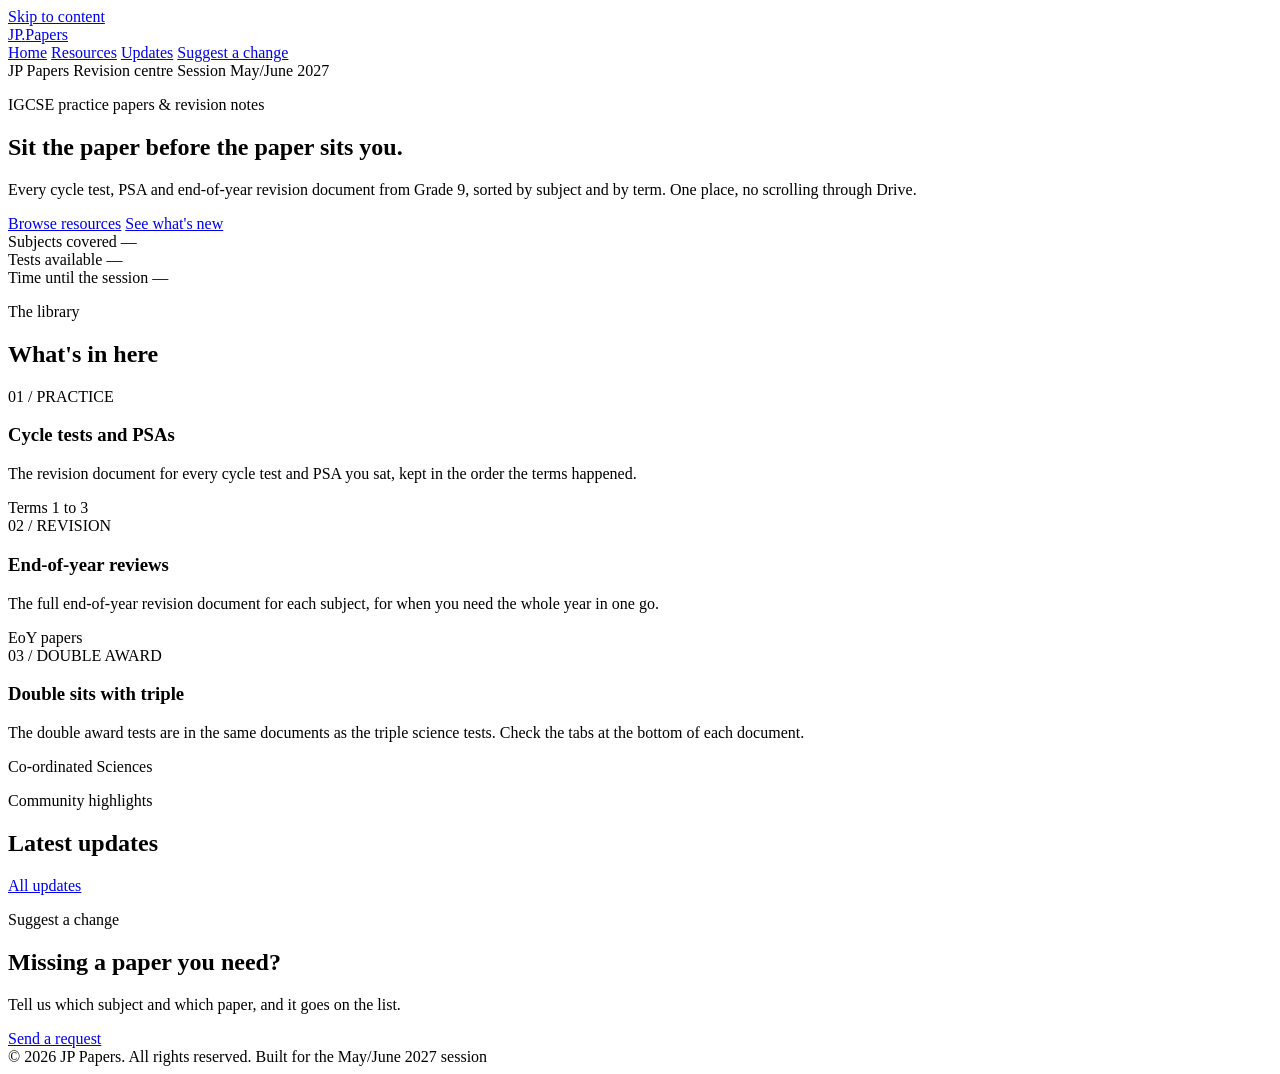
==== index.html @ 0b866dc3 "Add files via upload" ====
<!DOCTYPE html>
<html lang="en">
<head>
<meta charset="utf-8">
<meta name="viewport" content="width=device-width, initial-scale=1">
<title>JP Papers | IGCSE practice papers and revision notes</title>
<meta name="description" content="JP Papers: IGCSE practice papers, PSA practice and revision notes for the 2027 exam session.">
<link rel="preconnect" href="https://fonts.googleapis.com">
<link rel="preconnect" href="https://fonts.gstatic.com" crossorigin>
<link href="https://fonts.googleapis.com/css2?family=Bricolage+Grotesque:opsz,wght@12..96,700;12..96,800&family=IBM+Plex+Mono:wght@400;500&family=Instrument+Sans:wght@400;500;600&display=swap" rel="stylesheet">
<link rel="stylesheet" href="assets/styles.css">
</head>
<body>

<a class="skip" href="#main">Skip to content</a>

<header class="topbar">
  <div class="wrap topbar-inner">
    <a class="brand" href="index.html">JP<span>.</span>Papers</a>
    <nav class="nav">
      <a href="index.html" aria-current="page">Home</a>
      <a href="resources.html">Resources</a>
      <a href="updates.html">Updates</a>
      <a href="contact.html">Suggest a change</a>
    </nav>
  </div>
</header>

<main id="main">

  <!-- Herói: folha de rosto de exame -->
  <section class="hero">
    <div class="wrap">
      <div class="sheet">
        <div class="sheet-head">
          <span>JP Papers</span>
          <span>Revision centre</span>
          <span>Session May/June 2027</span>
        </div>

        <div class="sheet-body">
          <p class="eyebrow">IGCSE practice papers &amp; revision notes</p>
          <h1>Sit the paper <span class="mark">before</span> the paper sits you.</h1>
          <p class="lead">
            Every cycle test, PSA and end-of-year revision document from Grade 9,
            sorted by subject and by term. One place, no scrolling through Drive.
          </p>

          <div class="actions">
            <a class="btn" href="resources.html">Browse resources</a>
            <a class="btn btn-ghost" href="updates.html">See what's new</a>
          </div>

          <div class="fields">
            <div>
              <span class="field-label">Subjects covered</span>
              <span class="field-value" id="total-subjects">—</span>
            </div>
            <div>
              <span class="field-label">Tests available</span>
              <span class="field-value" id="total-files">—</span>
            </div>
            <div>
              <span class="field-label">Time until the session</span>
              <span class="field-value" id="countdown">—</span>
            </div>
          </div>
        </div>
      </div>
    </div>
  </section>

  <!-- O que está aqui -->
  <section class="section">
    <div class="wrap">
      <div class="section-head">
        <p class="eyebrow">The library</p>
        <h2>What's in here</h2>
      </div>

      <div class="grid">
        <div class="card">
          <span class="card-code">01 / PRACTICE</span>
          <h3>Cycle tests and PSAs</h3>
          <p>The revision document for every cycle test and PSA you sat, kept in
             the order the terms happened.</p>
          <span class="card-meta"><span>Terms 1 to 3</span></span>
        </div>

        <div class="card">
          <span class="card-code">02 / REVISION</span>
          <h3>End-of-year reviews</h3>
          <p>The full end-of-year revision document for each subject, for when you
             need the whole year in one go.</p>
          <span class="card-meta"><span>EoY papers</span></span>
        </div>

        <div class="card">
          <span class="card-code">03 / DOUBLE AWARD</span>
          <h3>Double sits with triple</h3>
          <p>The double award tests are in the same documents as the triple science
             tests. Check the tabs at the bottom of each document.</p>
          <span class="card-meta"><span>Co-ordinated Sciences</span></span>
        </div>
      </div>
    </div>
  </section>

  <!-- Atualizações recentes -->
  <section class="section">
    <div class="wrap">
      <div class="section-head">
        <p class="eyebrow">Community highlights</p>
        <h2>Latest updates</h2>
      </div>
      <div class="updates" id="updates"></div>
      <div class="actions">
        <a class="btn btn-ghost" href="updates.html">All updates</a>
      </div>
    </div>
  </section>

  <!-- Chamada final -->
  <section class="section">
    <div class="wrap">
      <p class="eyebrow">Suggest a change</p>
      <h2>Missing a <span class="mark mark-pink">paper</span> you need?</h2>
      <p class="lead">Tell us which subject and which paper, and it goes on the list.</p>
      <div class="actions">
        <a class="btn" href="contact.html">Send a request</a>
      </div>
    </div>
  </section>

</main>

<footer class="footer">
  <div class="wrap footer-inner">
    <span>&copy; <span id="year">2026</span> JP Papers. All rights reserved.</span>
    <span>Built for the May/June 2027 session</span>
  </div>
</footer>

<script src="assets/data.js"></script>
<script src="assets/app.js"></script>
</body>
</html>
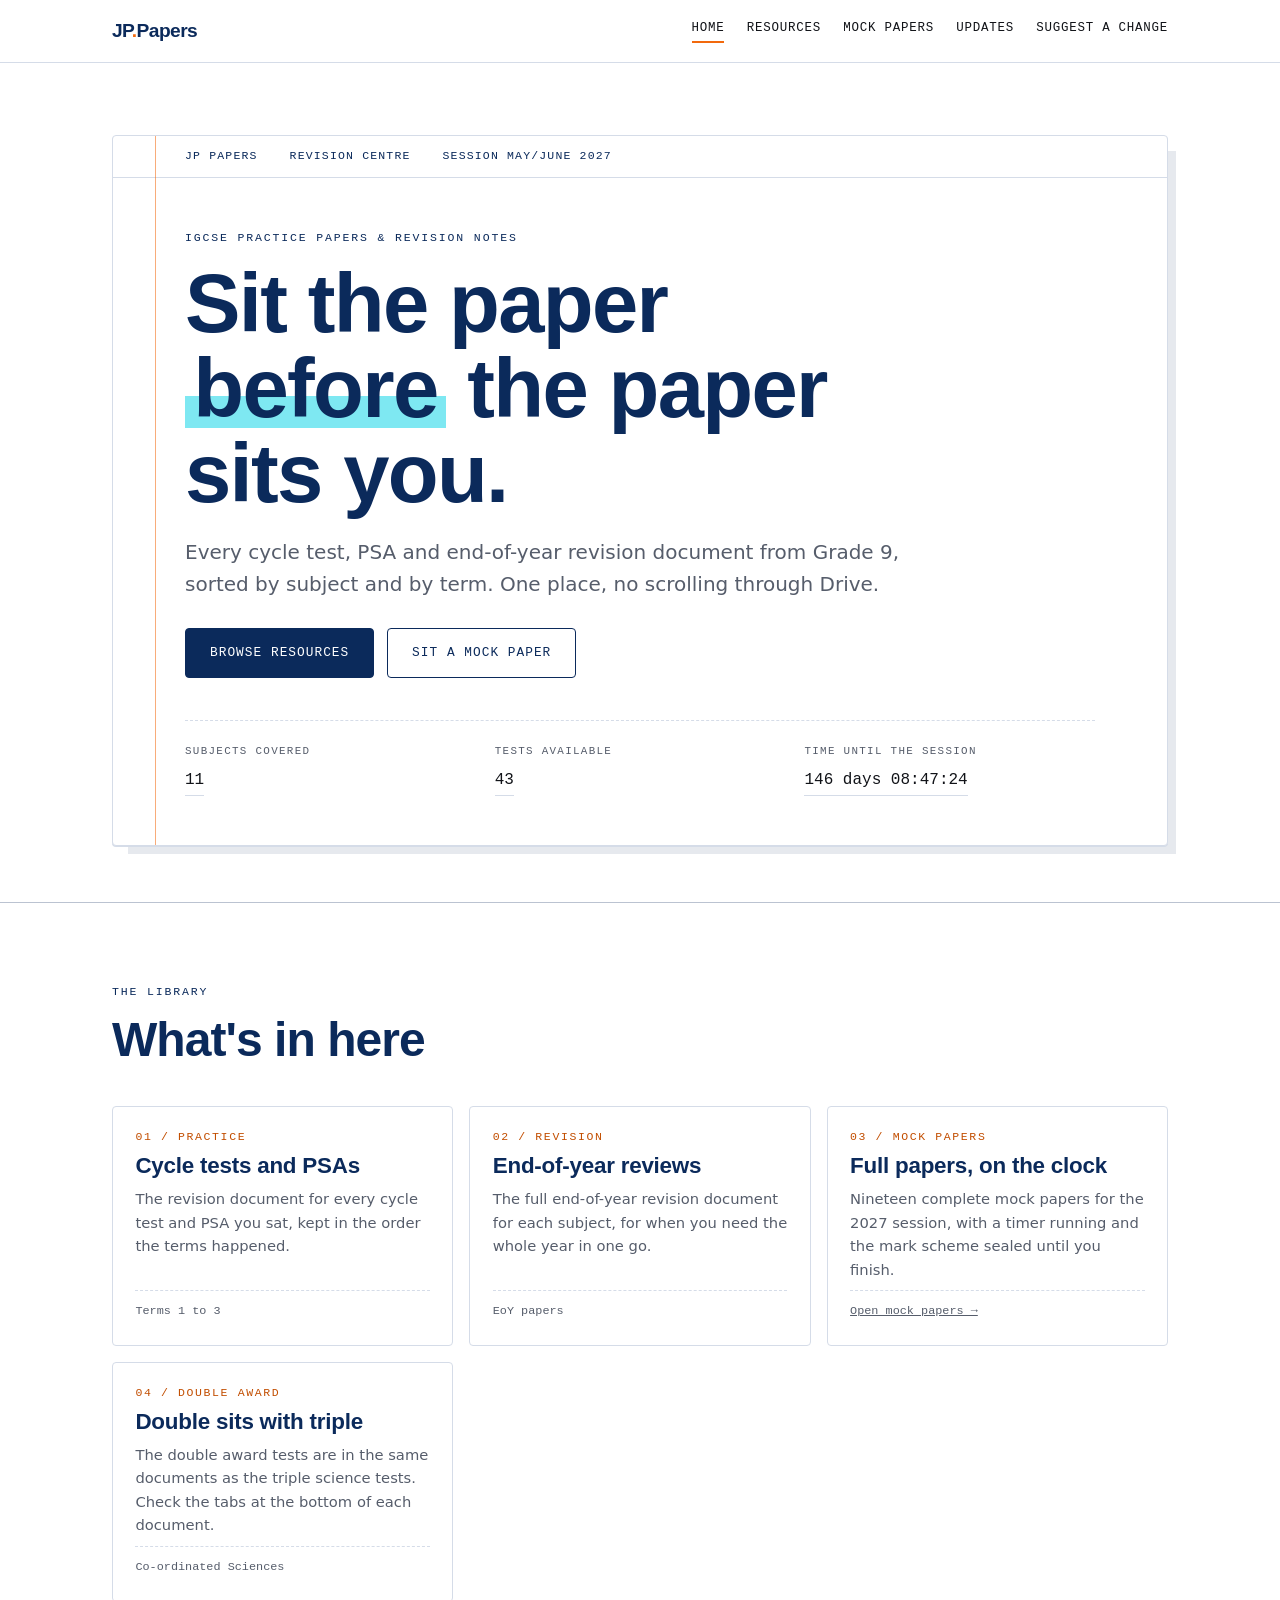
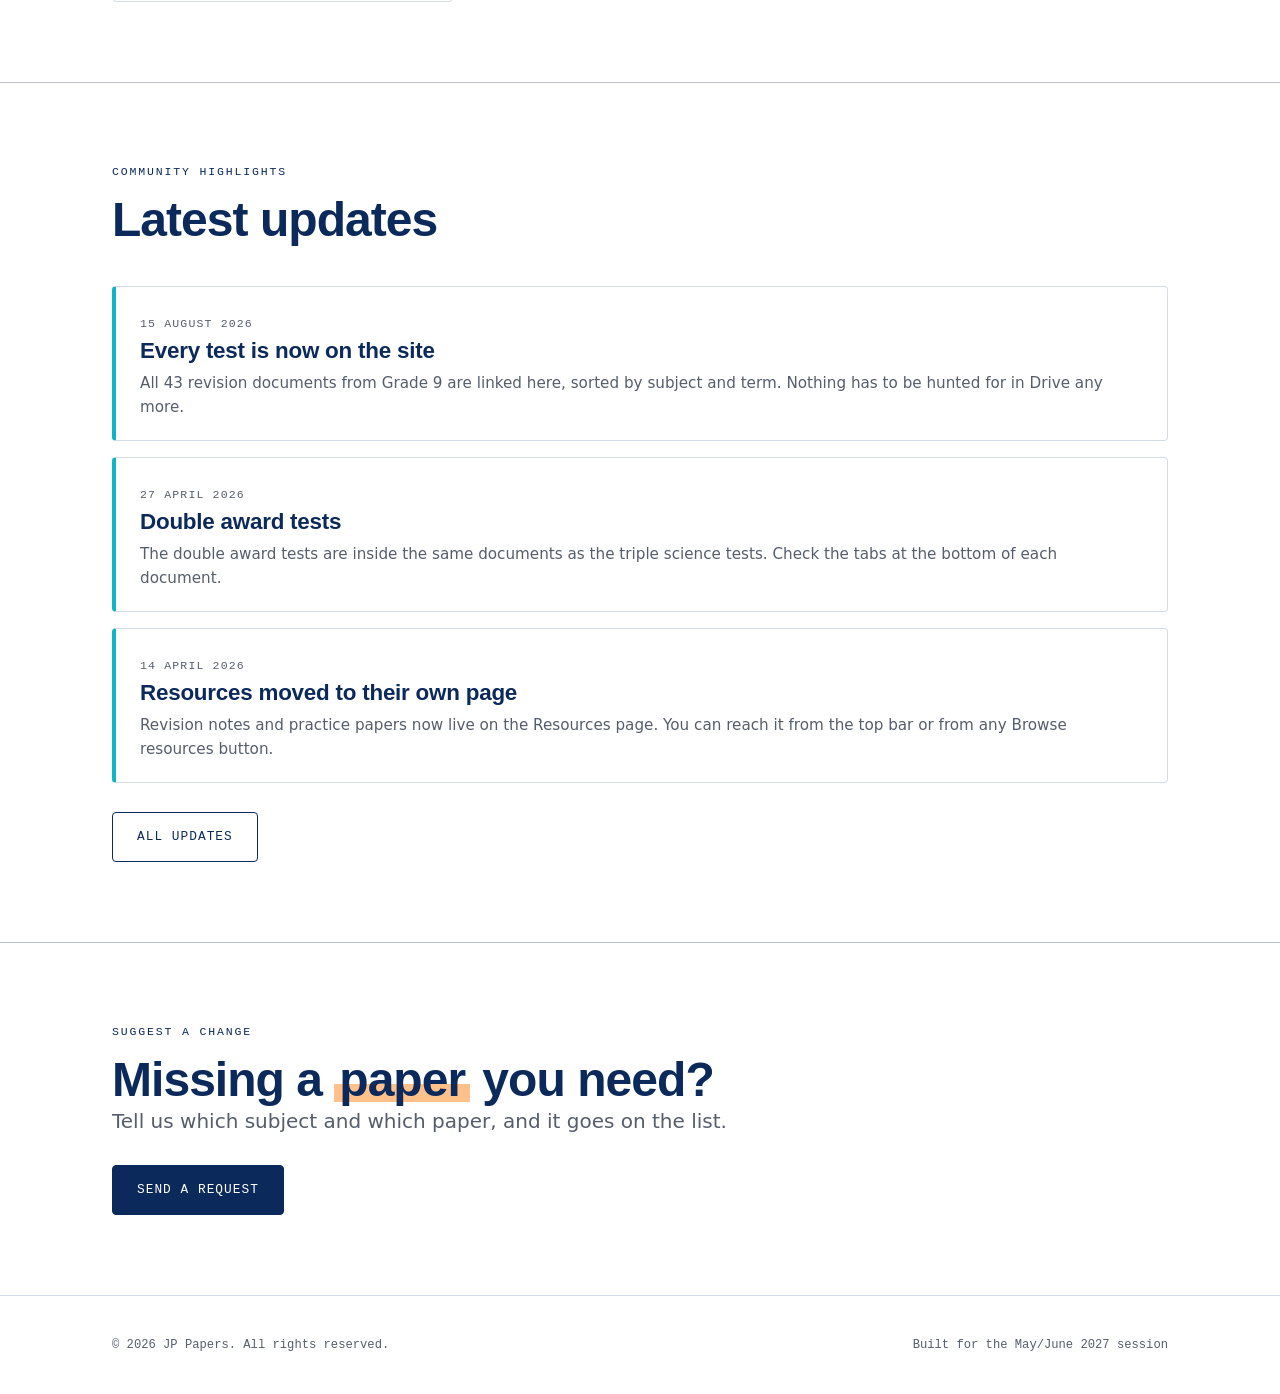
==== commit 0752e43a: "Add files via upload" ====
--- a/index.html
+++ b/index.html
@@ -20,6 +20,7 @@
     <nav class="nav">
       <a href="index.html" aria-current="page">Home</a>
       <a href="resources.html">Resources</a>
+      <a href="mocks.html">Mock papers</a>
       <a href="updates.html">Updates</a>
       <a href="contact.html">Suggest a change</a>
     </nav>
@@ -48,7 +49,7 @@
 
           <div class="actions">
             <a class="btn" href="resources.html">Browse resources</a>
-            <a class="btn btn-ghost" href="updates.html">See what's new</a>
+            <a class="btn btn-ghost" href="mocks.html">Sit a mock paper</a>
           </div>
 
           <div class="fields">
@@ -96,7 +97,15 @@
         </div>
 
         <div class="card">
-          <span class="card-code">03 / DOUBLE AWARD</span>
+          <span class="card-code">03 / MOCK PAPERS</span>
+          <h3>Full papers, on the clock</h3>
+          <p>Nineteen complete mock papers for the 2027 session, with a timer running
+             and the mark scheme sealed until you finish.</p>
+          <span class="card-meta"><span><a href="mocks.html">Open mock papers &rarr;</a></span></span>
+        </div>
+
+        <div class="card">
+          <span class="card-code">04 / DOUBLE AWARD</span>
           <h3>Double sits with triple</h3>
           <p>The double award tests are in the same documents as the triple science
              tests. Check the tabs at the bottom of each document.</p>
--- a/assets/styles.css
+++ b/assets/styles.css
@@ -0,0 +1,497 @@
+/* =========================================================
+   JP Papers — folha de estilos única
+   Direção visual: "folha de exame corrigida"
+   fundo branco, secções a azul-escuro, texto preto,
+   destaques a turquesa e laranja
+   ========================================================= */
+
+:root {
+  /* Cores */
+  --ink:        #111318;   /* preto do texto */
+  --ink-soft:   #565D6B;   /* texto secundário */
+  --paper:      #FFFFFF;   /* fundo branco */
+  --sheet:      #FFFFFF;   /* cartões */
+  --rule:       #D5DCE8;   /* linhas e margens */
+  --marker:     #7EE8F2;   /* destaque turquesa */
+  --marker-2:   #FFC08A;   /* destaque laranja */
+  --pen:        #F2690D;   /* laranja de acento */
+
+  /* Tipografia */
+  --display: "Bricolage Grotesque", "Arial Black", sans-serif;
+  --body: "Instrument Sans", system-ui, -apple-system, "Segoe UI", sans-serif;
+  --mono: "IBM Plex Mono", ui-monospace, "SF Mono", Menlo, monospace;
+
+  /* Medidas */
+  --wrap: 1120px;
+  --gap: clamp(1rem, 3vw, 2rem);
+  --radius: 4px;
+}
+
+* { box-sizing: border-box; }
+
+html { scroll-behavior: smooth; }
+
+body {
+  margin: 0;
+  background: var(--paper);
+  color: var(--ink);
+  font-family: var(--body);
+  font-size: 17px;
+  line-height: 1.6;
+  -webkit-font-smoothing: antialiased;
+}
+
+img { max-width: 100%; display: block; }
+
+a { color: inherit; }
+
+.wrap {
+  width: 100%;
+  max-width: var(--wrap);
+  margin-inline: auto;
+  padding-inline: clamp(1rem, 4vw, 2rem);
+}
+
+/* ---------- Tipografia ---------- */
+
+h1, h2, h3 {
+  font-family: var(--display);
+  font-weight: 800;
+  line-height: 1.02;
+  letter-spacing: -0.02em;
+  margin: 0;
+}
+
+h1 { font-size: clamp(2.6rem, 8vw, 5.2rem); }
+h2 { font-size: clamp(1.9rem, 4.5vw, 3rem); }
+h3 { font-size: clamp(1.15rem, 2vw, 1.4rem); letter-spacing: -0.01em; }
+
+p { margin: 0 0 1rem; }
+
+.eyebrow {
+  font-family: var(--mono);
+  font-size: 0.72rem;
+  letter-spacing: 0.16em;
+  text-transform: uppercase;
+  color: var(--ink-soft);
+  margin: 0 0 0.9rem;
+}
+
+.lead { font-size: clamp(1.05rem, 2vw, 1.25rem); color: var(--ink-soft); max-width: 58ch; }
+
+/* Efeito de marcador sobre uma palavra */
+.mark {
+  background-image: linear-gradient(transparent 58%, var(--marker) 58%, var(--marker) 92%, transparent 92%);
+  padding-inline: 0.1em;
+}
+.mark-pink {
+  background-image: linear-gradient(transparent 58%, var(--marker-2) 58%, var(--marker-2) 92%, transparent 92%);
+}
+
+/* ---------- Barra de navegação ---------- */
+
+.topbar {
+  position: sticky;
+  top: 0;
+  z-index: 50;
+  background: rgba(255, 255, 255, 0.9);
+  backdrop-filter: blur(10px);
+  border-bottom: 1px solid var(--rule);
+}
+
+.topbar-inner {
+  display: flex;
+  align-items: center;
+  gap: var(--gap);
+  min-height: 62px;
+}
+
+.brand {
+  font-family: var(--display);
+  font-weight: 800;
+  font-size: 1.2rem;
+  letter-spacing: -0.03em;
+  text-decoration: none;
+  white-space: nowrap;
+}
+.brand span { color: var(--pen); }
+
+.nav {
+  display: flex;
+  gap: 1.4rem;
+  margin-left: auto;
+  align-items: center;
+  flex-wrap: wrap;
+}
+
+.nav a {
+  font-family: var(--mono);
+  font-size: 0.78rem;
+  letter-spacing: 0.06em;
+  text-transform: uppercase;
+  text-decoration: none;
+  padding-bottom: 2px;
+  border-bottom: 2px solid transparent;
+}
+.nav a:hover,
+.nav a[aria-current="page"] { border-bottom-color: var(--pen); }
+
+/* ---------- Herói: folha de rosto de exame ---------- */
+
+.hero { padding: clamp(2rem, 6vw, 4.5rem) 0 clamp(2rem, 5vw, 3.5rem); }
+
+.sheet {
+  background: var(--sheet);
+  border: 1px solid var(--rule);
+  border-radius: var(--radius);
+  box-shadow: 0 1px 0 var(--rule), 12px 12px 0 -4px rgba(11, 42, 91, 0.10);
+  position: relative;
+  overflow: hidden;
+}
+
+/* margem vertical vermelha, como num caderno */
+.sheet::before {
+  content: "";
+  position: absolute;
+  inset-block: 0;
+  left: clamp(1.2rem, 4vw, 2.6rem);
+  width: 1px;
+  background: rgba(242, 105, 13, 0.5);
+}
+
+.sheet-body { padding: clamp(1.6rem, 5vw, 3.2rem) clamp(2rem, 7vw, 4.5rem); }
+
+.sheet-head {
+  display: flex;
+  flex-wrap: wrap;
+  gap: 0.6rem 2rem;
+  padding: 0.7rem clamp(2rem, 7vw, 4.5rem);
+  border-bottom: 1px solid var(--rule);
+  font-family: var(--mono);
+  font-size: 0.72rem;
+  letter-spacing: 0.1em;
+  text-transform: uppercase;
+  color: var(--ink-soft);
+}
+
+.fields {
+  display: grid;
+  grid-template-columns: repeat(auto-fit, minmax(190px, 1fr));
+  gap: 1.2rem;
+  margin-top: clamp(1.8rem, 4vw, 2.6rem);
+  padding-top: 1.4rem;
+  border-top: 1px dashed var(--rule);
+}
+
+.field-label {
+  font-family: var(--mono);
+  font-size: 0.68rem;
+  letter-spacing: 0.12em;
+  text-transform: uppercase;
+  color: var(--ink-soft);
+  display: block;
+  margin-bottom: 0.3rem;
+}
+
+.field-value {
+  font-family: var(--mono);
+  font-size: 1rem;
+  font-weight: 500;
+  border-bottom: 1px solid var(--rule);
+  padding-bottom: 0.35rem;
+}
+
+#countdown { font-variant-numeric: tabular-nums; }
+
+.hero h1 { max-width: 15ch; }
+.hero .lead { margin-top: 1.2rem; }
+
+/* ---------- Botões ---------- */
+
+.actions { display: flex; flex-wrap: wrap; gap: 0.8rem; margin-top: 1.8rem; }
+
+.btn {
+  display: inline-block;
+  font-family: var(--mono);
+  font-size: 0.8rem;
+  letter-spacing: 0.08em;
+  text-transform: uppercase;
+  text-decoration: none;
+  padding: 0.85rem 1.5rem;
+  border: 1.5px solid var(--ink);
+  border-radius: var(--radius);
+  background: var(--ink);
+  color: var(--sheet);
+  cursor: pointer;
+  transition: transform 0.12s ease, box-shadow 0.12s ease;
+}
+.btn:hover { transform: translate(-2px, -2px); box-shadow: 4px 4px 0 var(--pen); }
+
+.btn-ghost { background: transparent; color: var(--ink); }
+.btn-ghost:hover { box-shadow: 4px 4px 0 var(--marker-2); }
+
+/* ---------- Secções ---------- */
+
+.section { padding: clamp(2.5rem, 7vw, 5rem) 0; border-top: 1px solid var(--rule); }
+.section-head { margin-bottom: clamp(1.6rem, 4vw, 2.6rem); }
+
+/* ---------- Filtros ---------- */
+
+.toolbar {
+  display: flex;
+  flex-wrap: wrap;
+  gap: 0.7rem;
+  align-items: center;
+  margin-bottom: 1.8rem;
+}
+
+.search {
+  flex: 1 1 240px;
+  font-family: var(--mono);
+  font-size: 0.9rem;
+  padding: 0.75rem 1rem;
+  border: 1px solid var(--rule);
+  border-radius: var(--radius);
+  background: var(--sheet);
+  color: var(--ink);
+}
+.search::placeholder { color: var(--ink-soft); }
+
+.chip {
+  font-family: var(--mono);
+  font-size: 0.72rem;
+  letter-spacing: 0.08em;
+  text-transform: uppercase;
+  padding: 0.55rem 0.9rem;
+  border: 1px solid var(--rule);
+  border-radius: 999px;
+  background: transparent;
+  color: var(--ink-soft);
+  cursor: pointer;
+}
+.chip[aria-pressed="true"] {
+  background: var(--ink);
+  border-color: var(--ink);
+  color: var(--sheet);
+}
+
+/* ---------- Grelha de disciplinas ---------- */
+
+.grid {
+  display: grid;
+  grid-template-columns: repeat(auto-fill, minmax(255px, 1fr));
+  gap: 1rem;
+}
+
+.card {
+  background: var(--sheet);
+  border: 1px solid var(--rule);
+  border-radius: var(--radius);
+  padding: 1.3rem 1.4rem 1.5rem;
+  display: flex;
+  flex-direction: column;
+  gap: 0.55rem;
+  text-decoration: none;
+  transition: transform 0.14s ease, box-shadow 0.14s ease, border-color 0.14s ease;
+}
+.card:hover {
+  transform: translateY(-3px);
+  border-color: var(--ink);
+  box-shadow: 0 10px 0 -4px rgba(11, 42, 91, 0.14);
+}
+
+.card-code {
+  font-family: var(--mono);
+  font-size: 0.72rem;
+  letter-spacing: 0.14em;
+  color: var(--pen);
+}
+
+.card-meta {
+  font-family: var(--mono);
+  font-size: 0.74rem;
+  color: var(--ink-soft);
+  margin-top: auto;
+  padding-top: 0.7rem;
+  border-top: 1px dashed var(--rule);
+  display: flex;
+  justify-content: space-between;
+  gap: 1rem;
+}
+
+.card p { font-size: 0.92rem; color: var(--ink-soft); margin: 0; }
+
+.empty {
+  font-family: var(--mono);
+  font-size: 0.85rem;
+  color: var(--ink-soft);
+  padding: 2.5rem 0;
+}
+
+/* ---------- Lista de ficheiros ---------- */
+
+.papers { list-style: none; margin: 0; padding: 0; }
+
+.papers li {
+  display: flex;
+  flex-wrap: wrap;
+  align-items: baseline;
+  gap: 0.4rem 1rem;
+  padding: 0.9rem 0;
+  border-bottom: 1px solid var(--rule);
+}
+
+.papers .name { font-weight: 600; }
+.papers .tag {
+  font-family: var(--mono);
+  font-size: 0.7rem;
+  letter-spacing: 0.1em;
+  text-transform: uppercase;
+  color: var(--ink-soft);
+  border: 1px solid var(--rule);
+  border-radius: 999px;
+  padding: 0.15rem 0.6rem;
+}
+.papers .dl { margin-left: auto; font-family: var(--mono); font-size: 0.78rem; }
+
+/* ---------- Atualizações ---------- */
+
+.updates { display: grid; gap: 1rem; }
+
+.update {
+  background: var(--sheet);
+  border: 1px solid var(--rule);
+  border-left: 4px solid var(--marker-2);
+  border-radius: var(--radius);
+  padding: 1.3rem 1.5rem;
+}
+.update time {
+  font-family: var(--mono);
+  font-size: 0.72rem;
+  letter-spacing: 0.1em;
+  text-transform: uppercase;
+  color: var(--ink-soft);
+}
+.update h3 { margin: 0.3rem 0 0.5rem; }
+.update p { margin: 0; color: var(--ink-soft); font-size: 0.95rem; }
+
+/* ---------- Formulário ---------- */
+
+.form { display: grid; gap: 1rem; max-width: 640px; }
+.row { display: grid; grid-template-columns: 1fr 1fr; gap: 1rem; }
+@media (max-width: 560px) { .row { grid-template-columns: 1fr; } }
+
+label { display: block; }
+
+input, select, textarea {
+  width: 100%;
+  font-family: var(--body);
+  font-size: 1rem;
+  padding: 0.75rem 0.9rem;
+  border: 1px solid var(--rule);
+  border-radius: var(--radius);
+  background: var(--sheet);
+  color: var(--ink);
+}
+textarea { min-height: 140px; resize: vertical; }
+
+.note {
+  font-family: var(--mono);
+  font-size: 0.76rem;
+  color: var(--ink-soft);
+  border-left: 3px solid var(--marker);
+  padding-left: 0.9rem;
+}
+
+/* ---------- Rodapé ---------- */
+
+.footer {
+  border-top: 1px solid var(--rule);
+  padding: 2.5rem 0;
+  font-family: var(--mono);
+  font-size: 0.76rem;
+  color: var(--ink-soft);
+}
+
+.footer-inner {
+  display: flex;
+  flex-wrap: wrap;
+  gap: 1rem 2rem;
+  justify-content: space-between;
+}
+
+/* ---------- Acessibilidade ---------- */
+
+:focus-visible {
+  outline: 3px solid var(--marker-2);
+  outline-offset: 2px;
+}
+
+.skip {
+  position: absolute;
+  left: -9999px;
+  background: var(--ink);
+  color: var(--sheet);
+  padding: 0.7rem 1rem;
+  font-family: var(--mono);
+  font-size: 0.8rem;
+}
+.skip:focus { left: 1rem; top: 1rem; z-index: 100; }
+
+@media (prefers-reduced-motion: reduce) {
+  * { animation: none !important; transition: none !important; scroll-behavior: auto !important; }
+}
+
+/* Cabeçalho de período na página de disciplina */
+.term-head {
+  font-family: var(--mono);
+  font-size: .72rem;
+  font-weight: 500;
+  letter-spacing: .16em;
+  text-transform: uppercase;
+  color: var(--ink-soft);
+  margin: 2.2rem 0 .4rem;
+}
+.papers + .term-head { margin-top: 2.6rem; }
+
+
+/* =========================================================
+   Paleta: fundo branco, secções a azul-escuro,
+   texto preto, destaques turquesa e laranja
+   ========================================================= */
+:root {
+  --blue: #0B2A5B;    /* azul-escuro das secções e títulos */
+  --turq: #0FB5C4;    /* turquesa */
+  --orange: #F2690D;  /* laranja */
+}
+
+h1, h2, h3 { color: var(--blue); }
+.eyebrow, .term-head, .sheet-head { color: var(--blue); }
+
+.brand { color: var(--blue); }
+.brand span { color: var(--orange); }
+.nav a:hover, .nav a[aria-current="page"],
+.nav button:hover, .nav button[aria-current="page"] { border-bottom-color: var(--orange); }
+
+.section { border-top: 1px solid rgba(11, 42, 91, 0.28); }
+
+.btn { background: var(--blue); border-color: var(--blue); color: #fff; }
+.btn:hover { box-shadow: 4px 4px 0 var(--turq); }
+.btn-ghost { background: transparent; color: var(--blue); }
+.btn-ghost:hover { box-shadow: 4px 4px 0 var(--orange); }
+
+.chip[aria-pressed="true"] { background: var(--blue); border-color: var(--blue); color: #fff; }
+
+.card:hover { border-color: var(--blue); }
+.card-code { color: var(--orange); }
+
+.sheet::before { background: rgba(242, 105, 13, 0.55); }
+
+.update { border-left-color: var(--turq); }
+.note { border-left-color: var(--turq); }
+.papers .dl { color: var(--orange); }
+
+:focus-visible { outline-color: var(--turq); }
+
+/* laranja mais escuro quando é texto pequeno, para se ler bem no branco */
+.card-code, .papers .dl { color: #C24E00; }
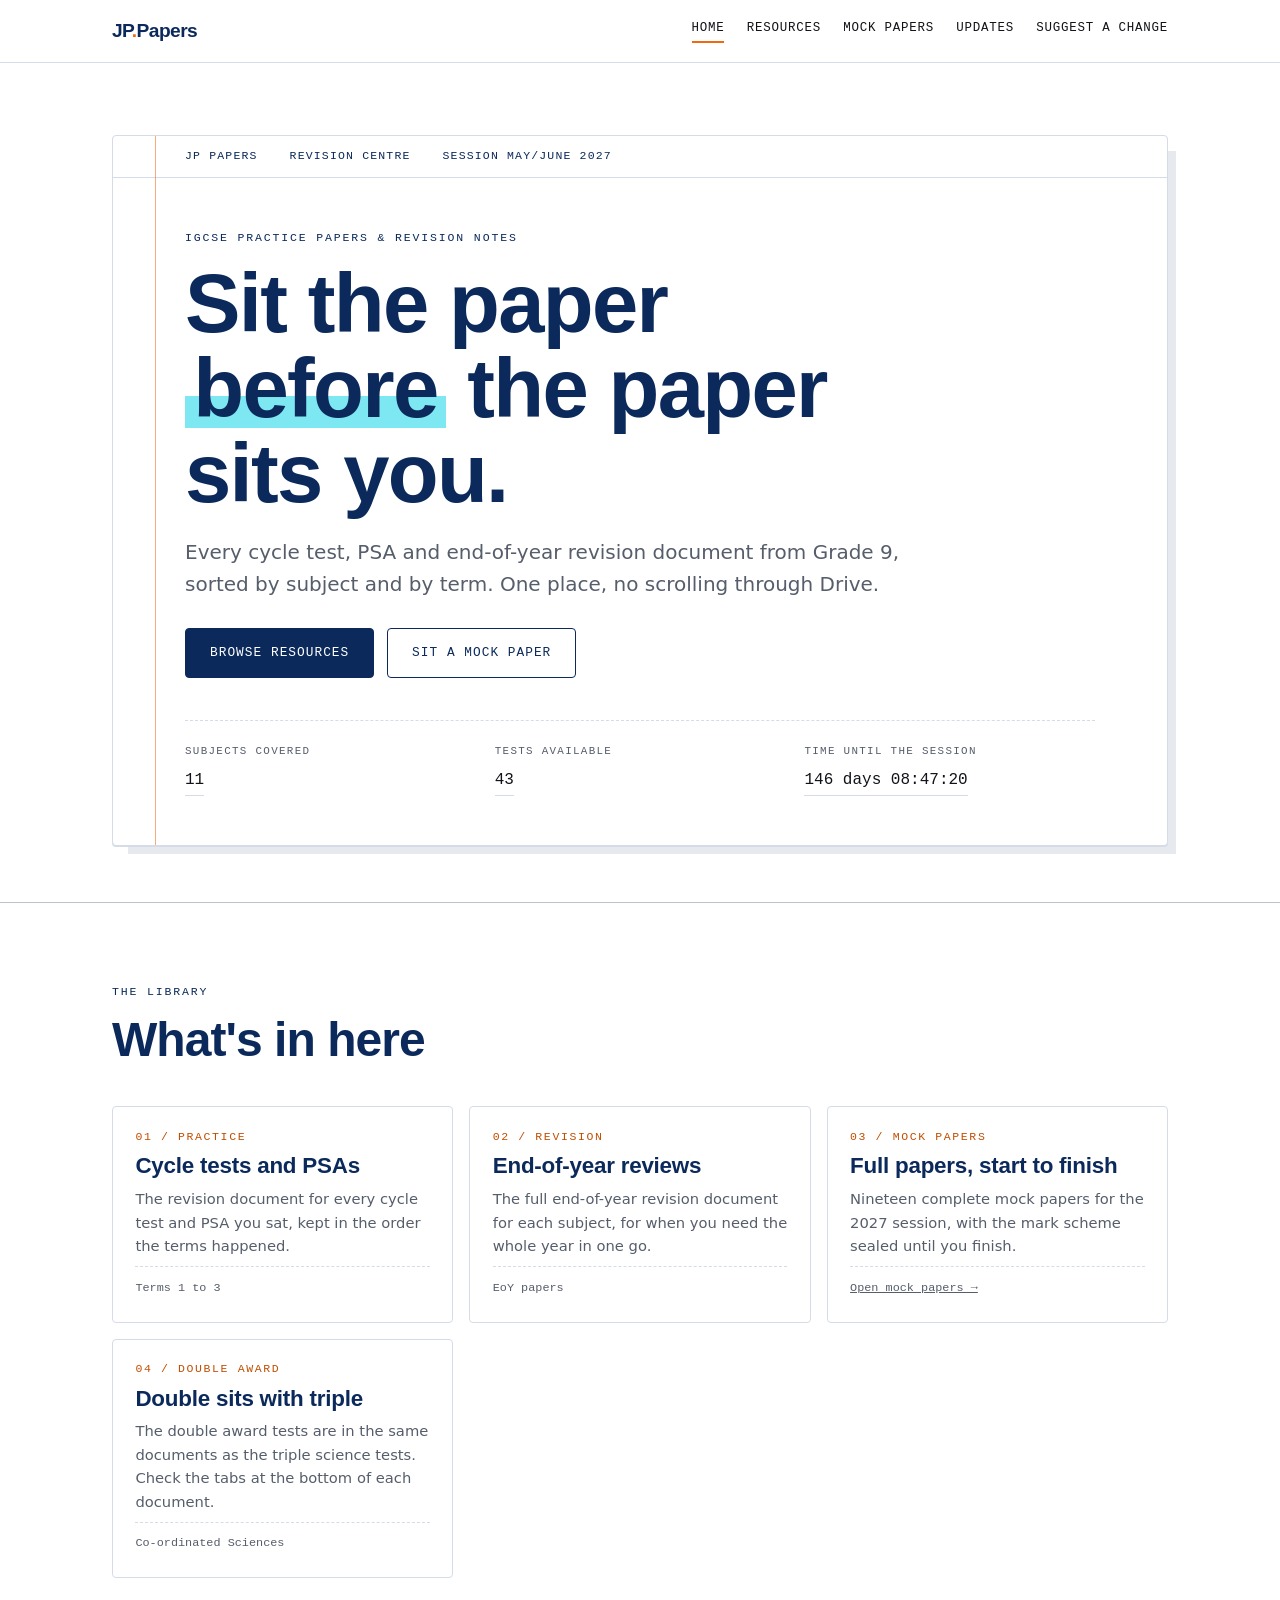
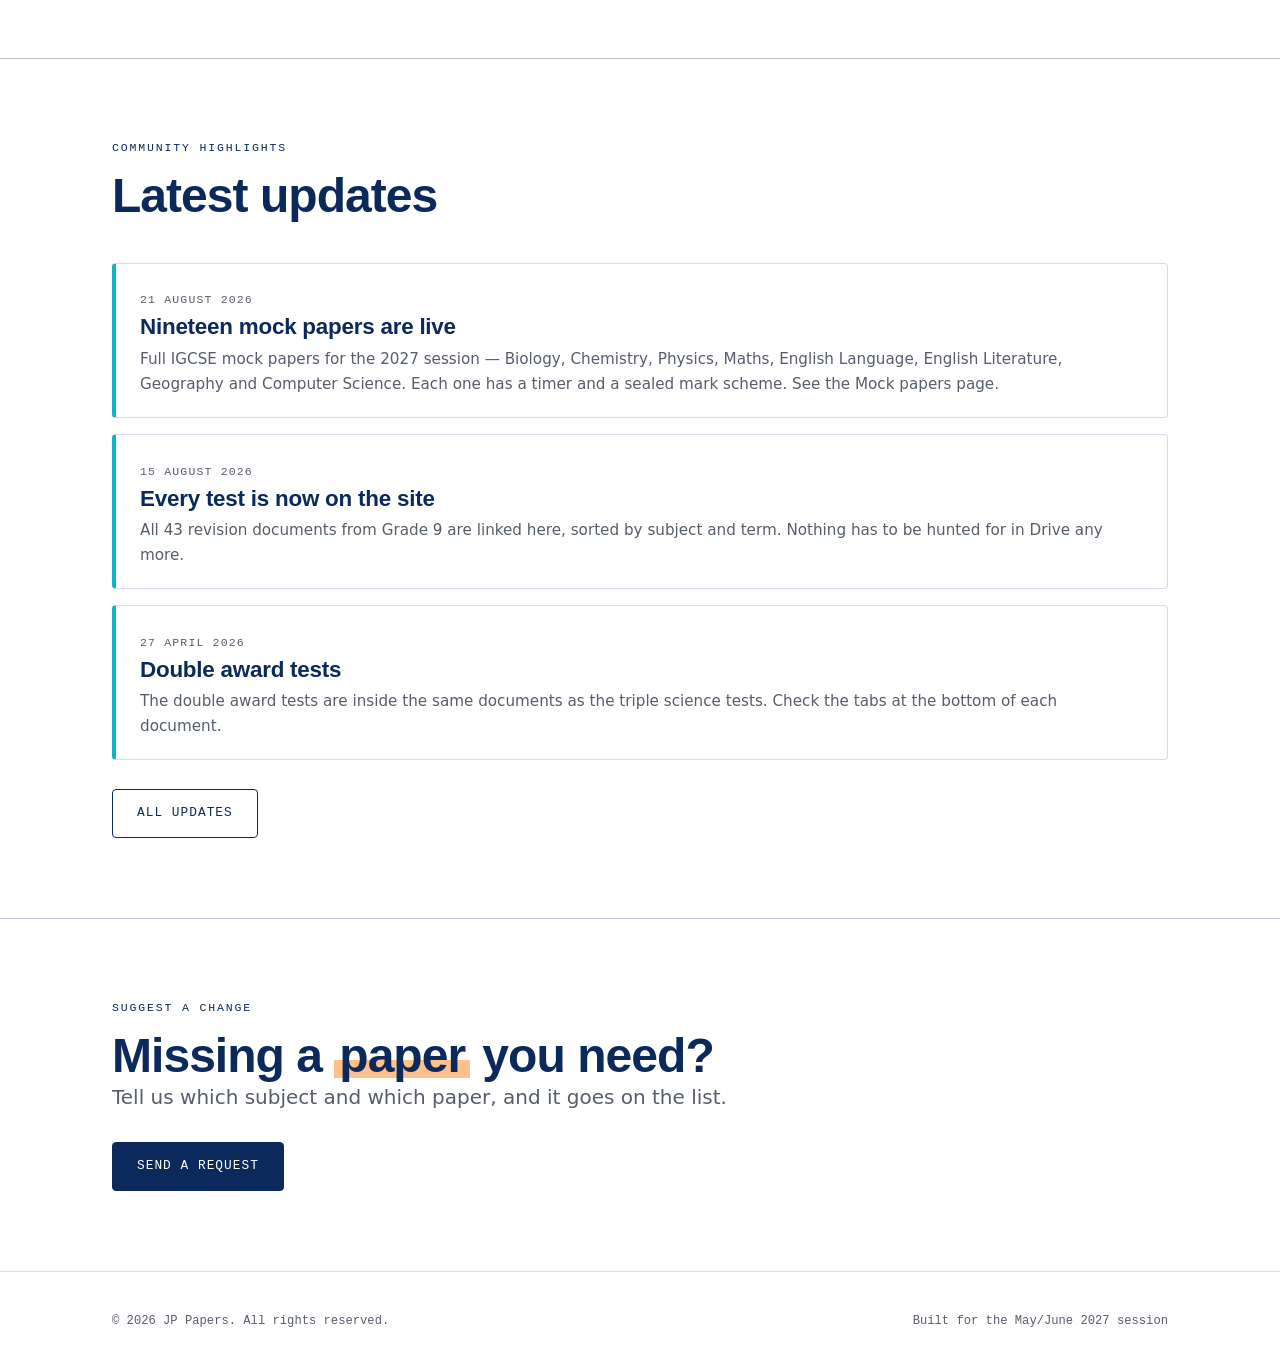
==== commit e9ac51c9: "Add files via upload" ====
--- a/index.html
+++ b/index.html
@@ -7,7 +7,7 @@
 <meta name="description" content="JP Papers: IGCSE practice papers, PSA practice and revision notes for the 2027 exam session.">
 <link rel="preconnect" href="https://fonts.googleapis.com">
 <link rel="preconnect" href="https://fonts.gstatic.com" crossorigin>
-<link href="https://fonts.googleapis.com/css2?family=Bricolage+Grotesque:opsz,wght@12..96,700;12..96,800&family=IBM+Plex+Mono:wght@400;500&family=Instrument+Sans:wght@400;500;600&display=swap" rel="stylesheet">
+<link href="https://fonts.googleapis.com/css2?family=Fraunces:opsz,wght@9..144,600;9..144,700;9..144,900&family=Public+Sans:wght@400;500;600&family=Spline+Sans+Mono:wght@400;500&display=swap" rel="stylesheet">
 <link rel="stylesheet" href="assets/styles.css">
 </head>
 <body>
@@ -98,9 +98,9 @@
 
         <div class="card">
           <span class="card-code">03 / MOCK PAPERS</span>
-          <h3>Full papers, on the clock</h3>
-          <p>Nineteen complete mock papers for the 2027 session, with a timer running
-             and the mark scheme sealed until you finish.</p>
+          <h3>Full papers, start to finish</h3>
+          <p>Nineteen complete mock papers for the 2027 session, with the mark scheme
+             sealed until you finish.</p>
           <span class="card-meta"><span><a href="mocks.html">Open mock papers &rarr;</a></span></span>
         </div>
 
@@ -152,5 +152,11 @@
 
 <script src="assets/data.js"></script>
 <script src="assets/app.js"></script>
+
+<!-- Estatísticas de visitas (GoatCounter).
+     Troca SEU-CODIGO pelo código que escolheste ao criar a conta em goatcounter.com.
+     Só conta visitas: páginas, horas, país, origem. Não identifica ninguém. -->
+<script data-goatcounter="https://SEU-CODIGO.goatcounter.com/count"
+        async src="//gc.zgo.at/count.js"></script>
 </body>
 </html>
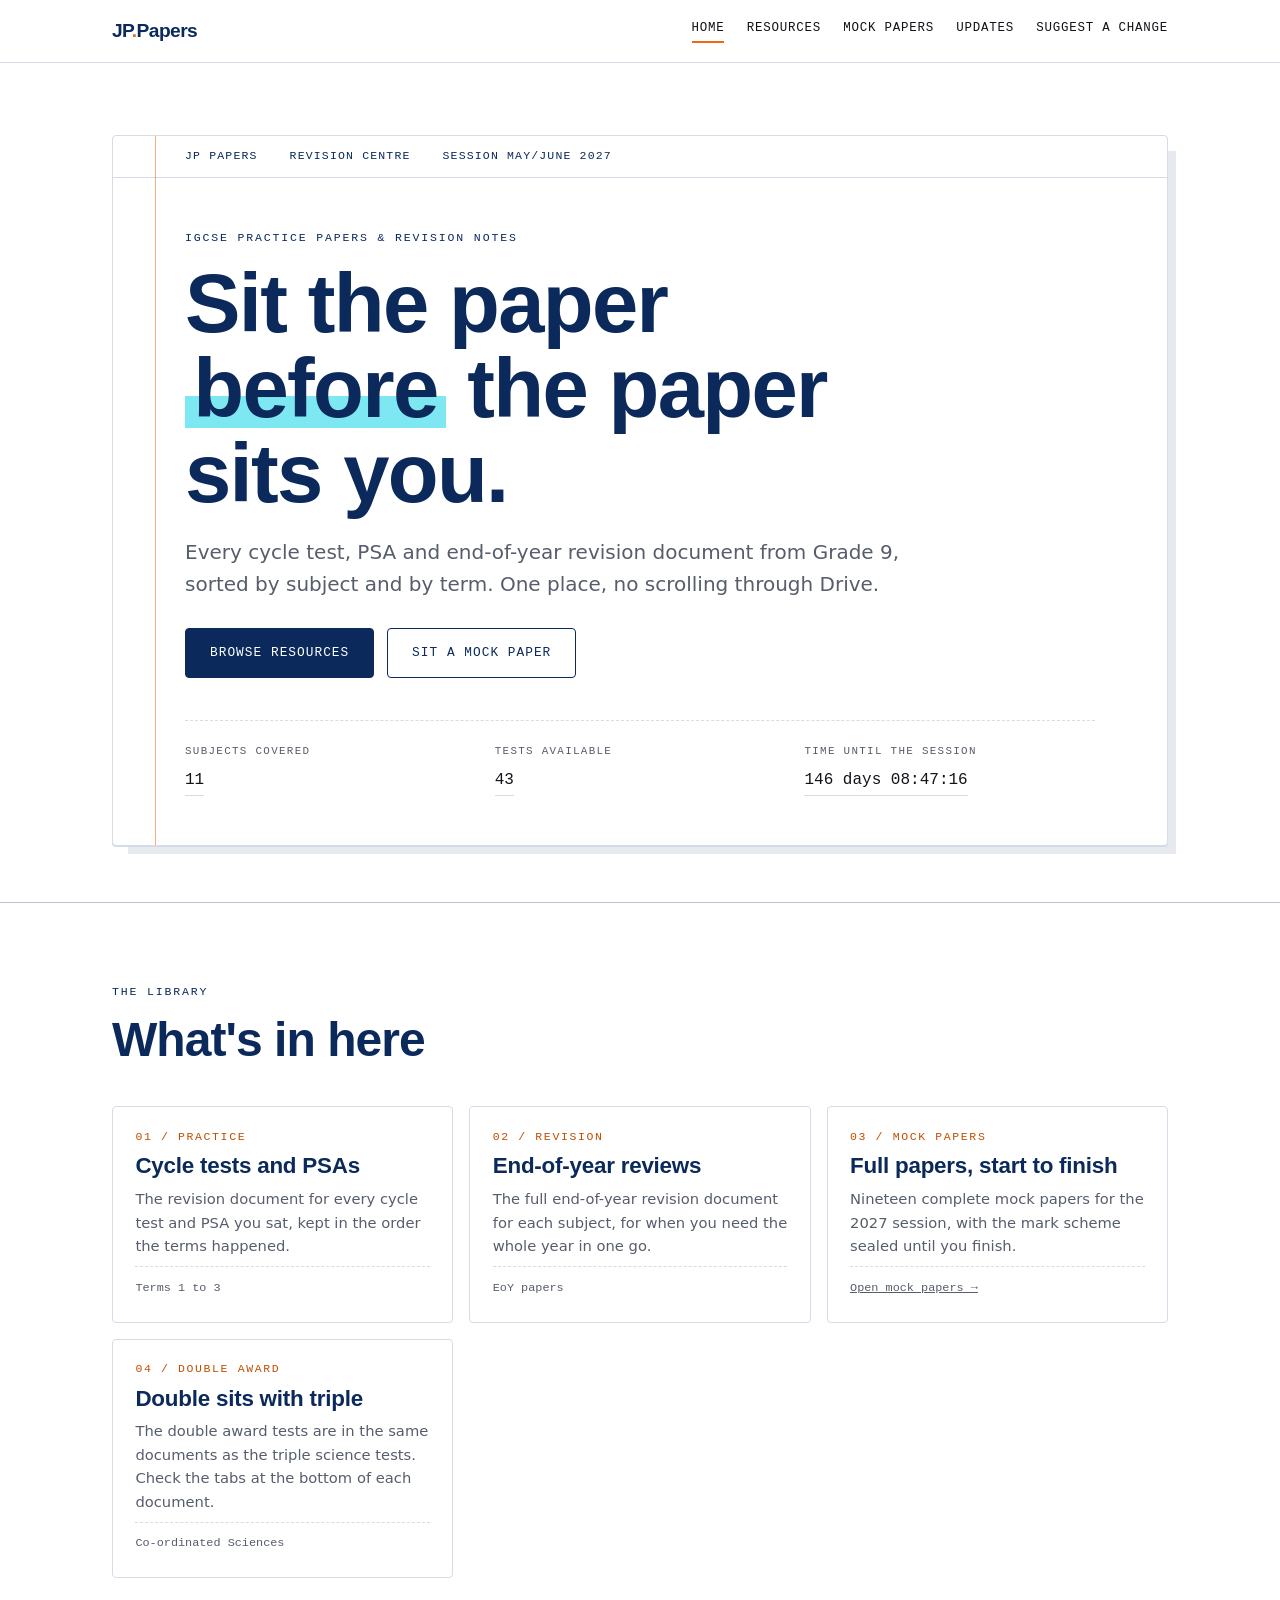
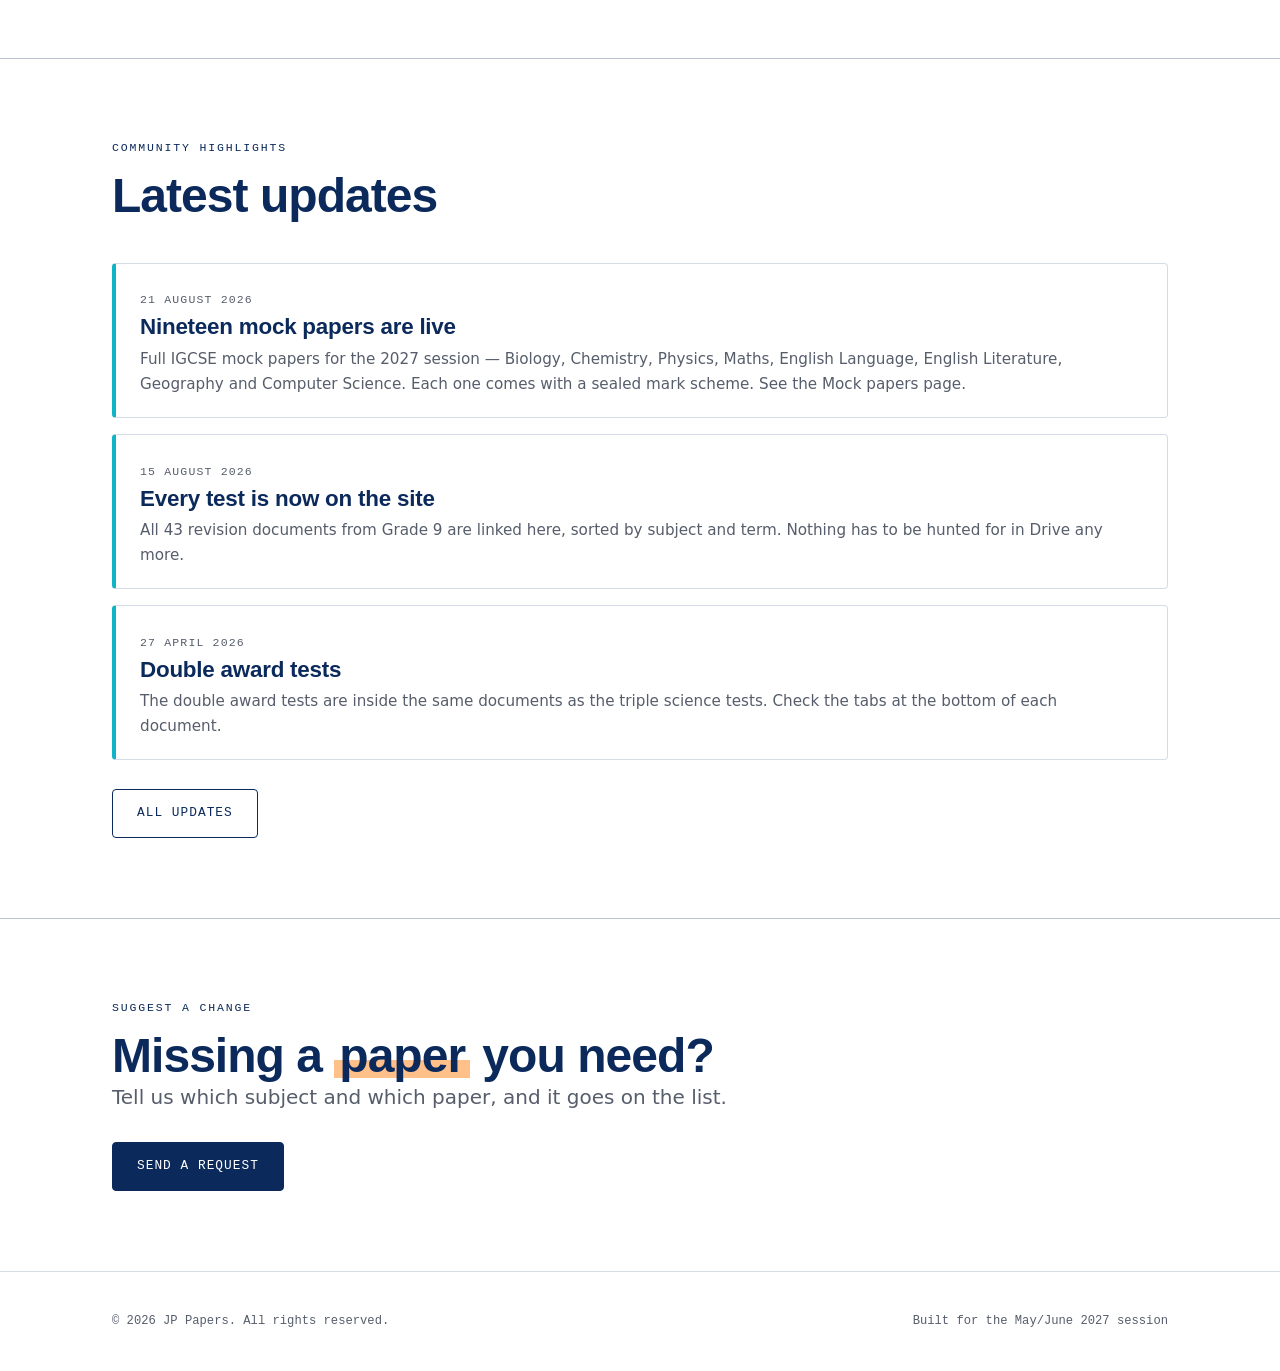
==== commit 3dac548f: "Add files via upload" ====
--- a/index.html
+++ b/index.html
@@ -154,9 +154,9 @@
 <script src="assets/app.js"></script>
 
 <!-- Estatísticas de visitas (GoatCounter).
-     Troca SEU-CODIGO pelo código que escolheste ao criar a conta em goatcounter.com.
+     Painel: https://jp230633.goatcounter.com
      Só conta visitas: páginas, horas, país, origem. Não identifica ninguém. -->
-<script data-goatcounter="https://SEU-CODIGO.goatcounter.com/count"
+<script data-goatcounter="https://jp230633.goatcounter.com/count"
         async src="//gc.zgo.at/count.js"></script>
 </body>
 </html>
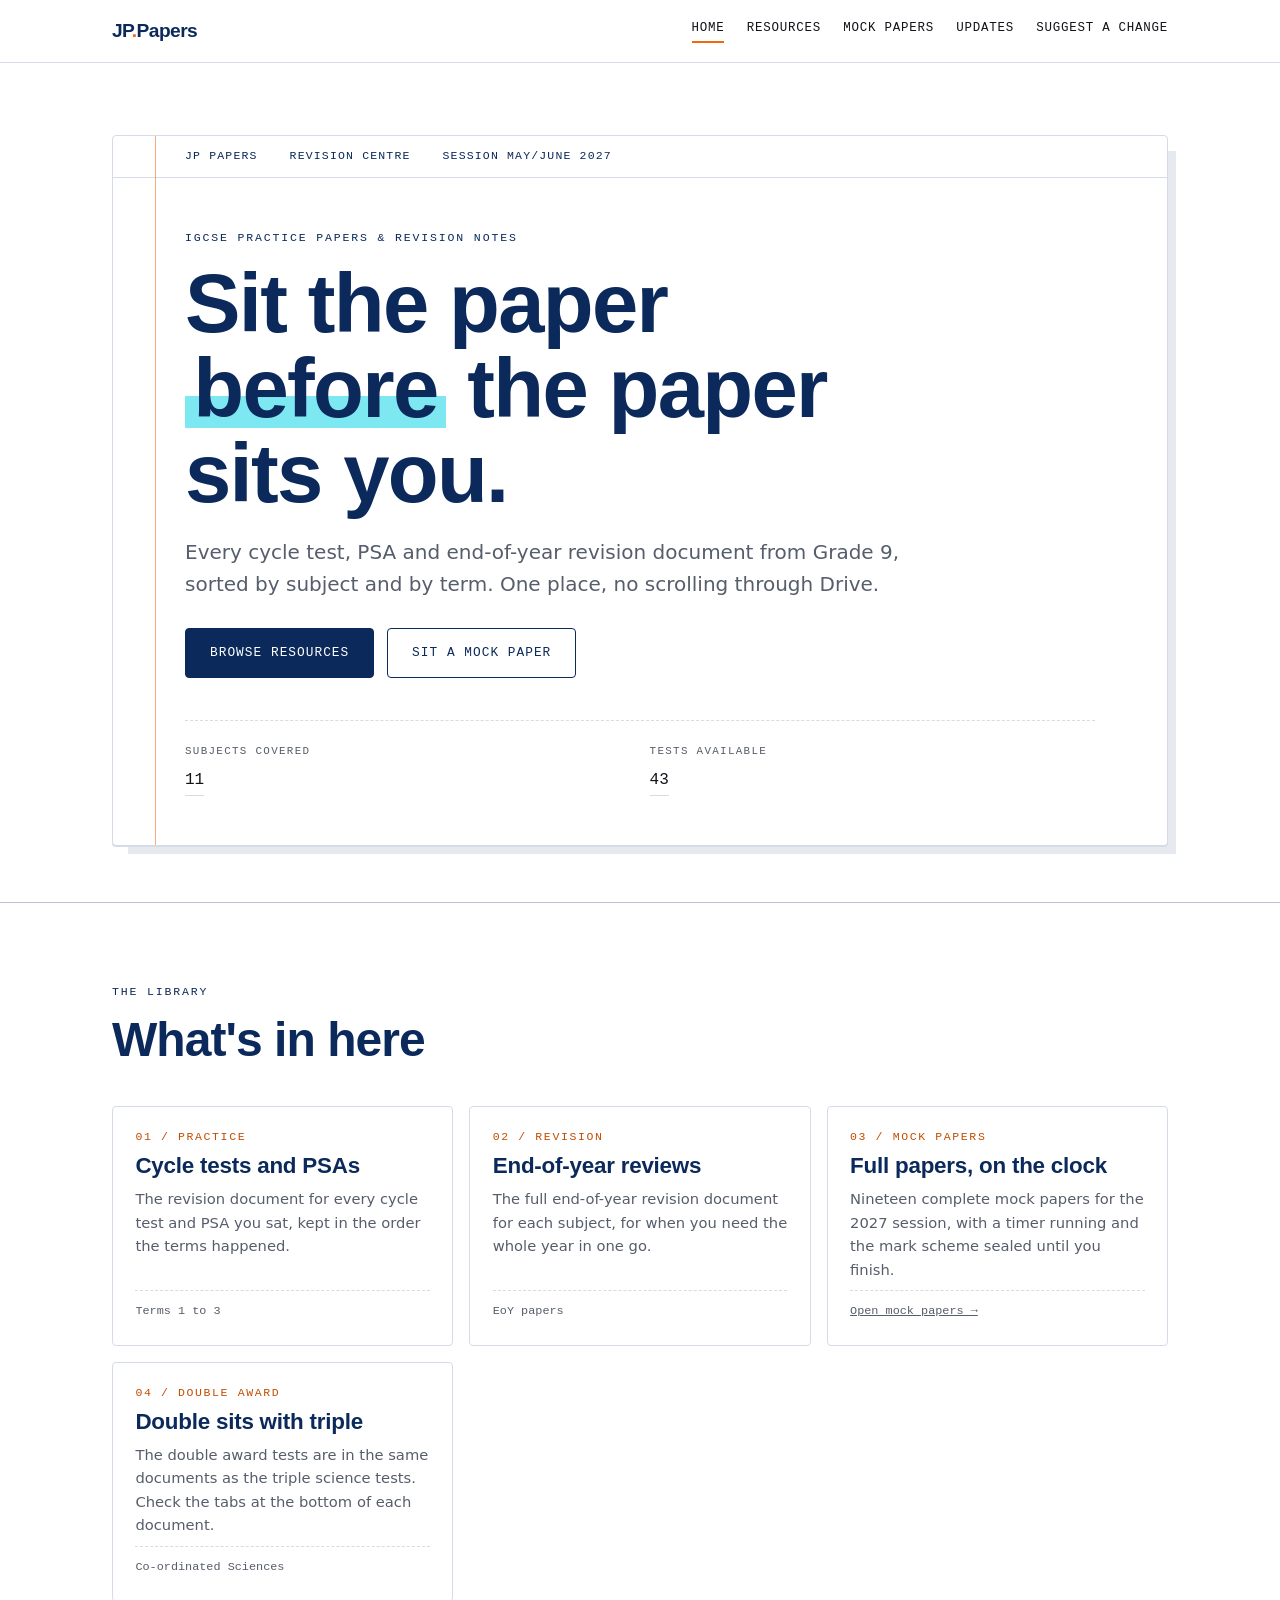
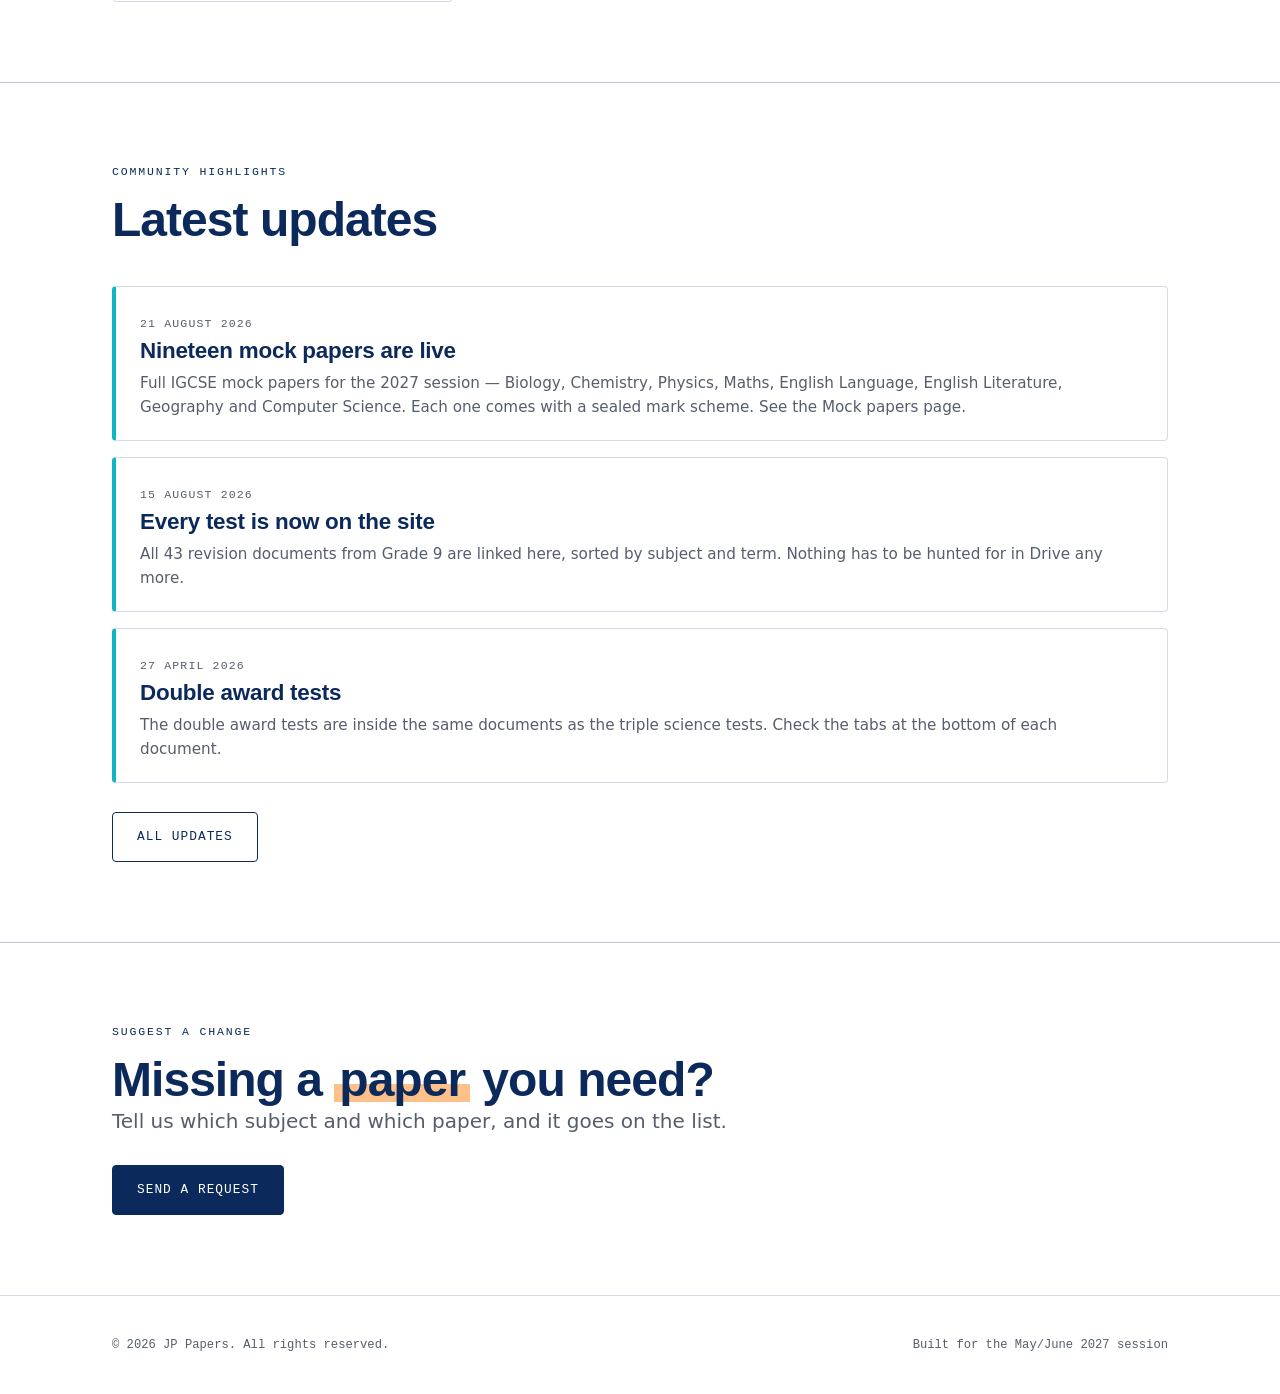
==== commit 6b132886: "Add files via upload" ====
--- a/index.html
+++ b/index.html
@@ -61,10 +61,6 @@
               <span class="field-label">Tests available</span>
               <span class="field-value" id="total-files">—</span>
             </div>
-            <div>
-              <span class="field-label">Time until the session</span>
-              <span class="field-value" id="countdown">—</span>
-            </div>
           </div>
         </div>
       </div>
@@ -98,9 +94,9 @@
 
         <div class="card">
           <span class="card-code">03 / MOCK PAPERS</span>
-          <h3>Full papers, start to finish</h3>
-          <p>Nineteen complete mock papers for the 2027 session, with the mark scheme
-             sealed until you finish.</p>
+          <h3>Full papers, on the clock</h3>
+          <p>Nineteen complete mock papers for the 2027 session, with a timer running
+             and the mark scheme sealed until you finish.</p>
           <span class="card-meta"><span><a href="mocks.html">Open mock papers &rarr;</a></span></span>
         </div>
 
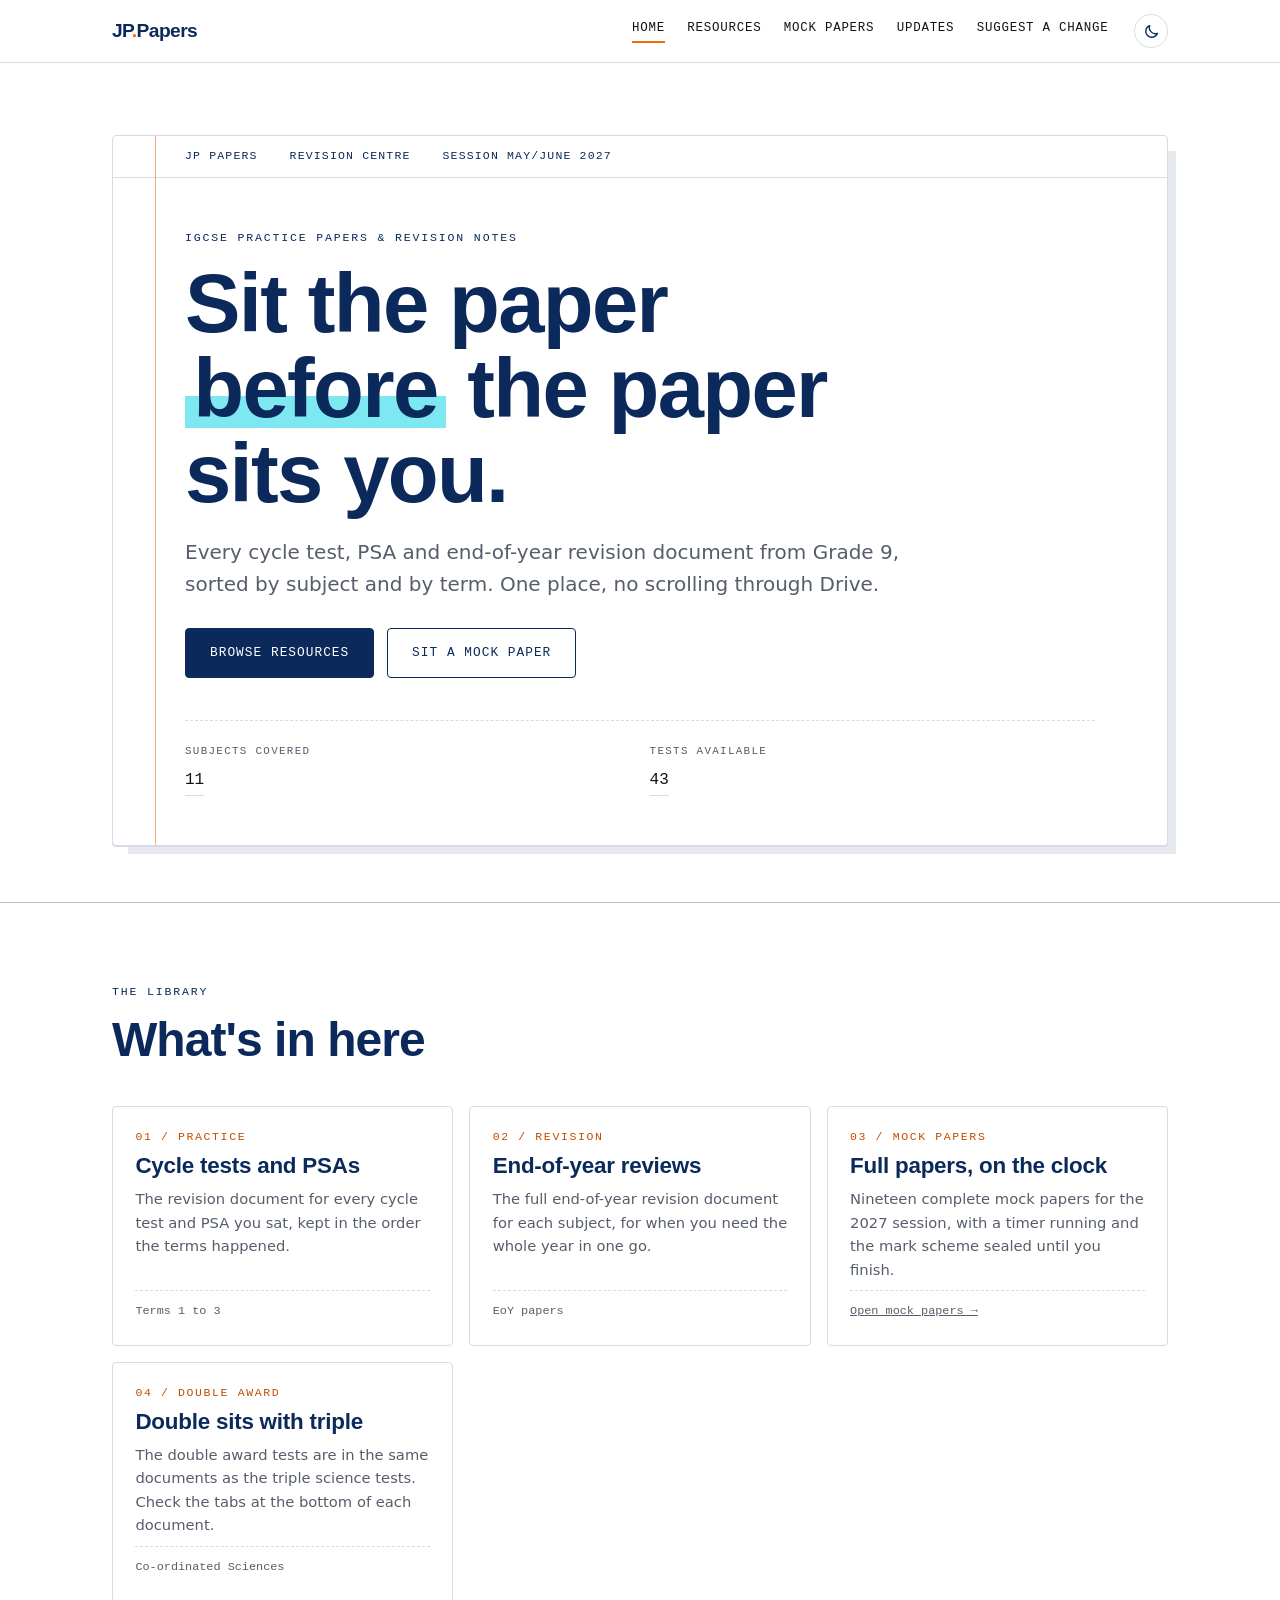
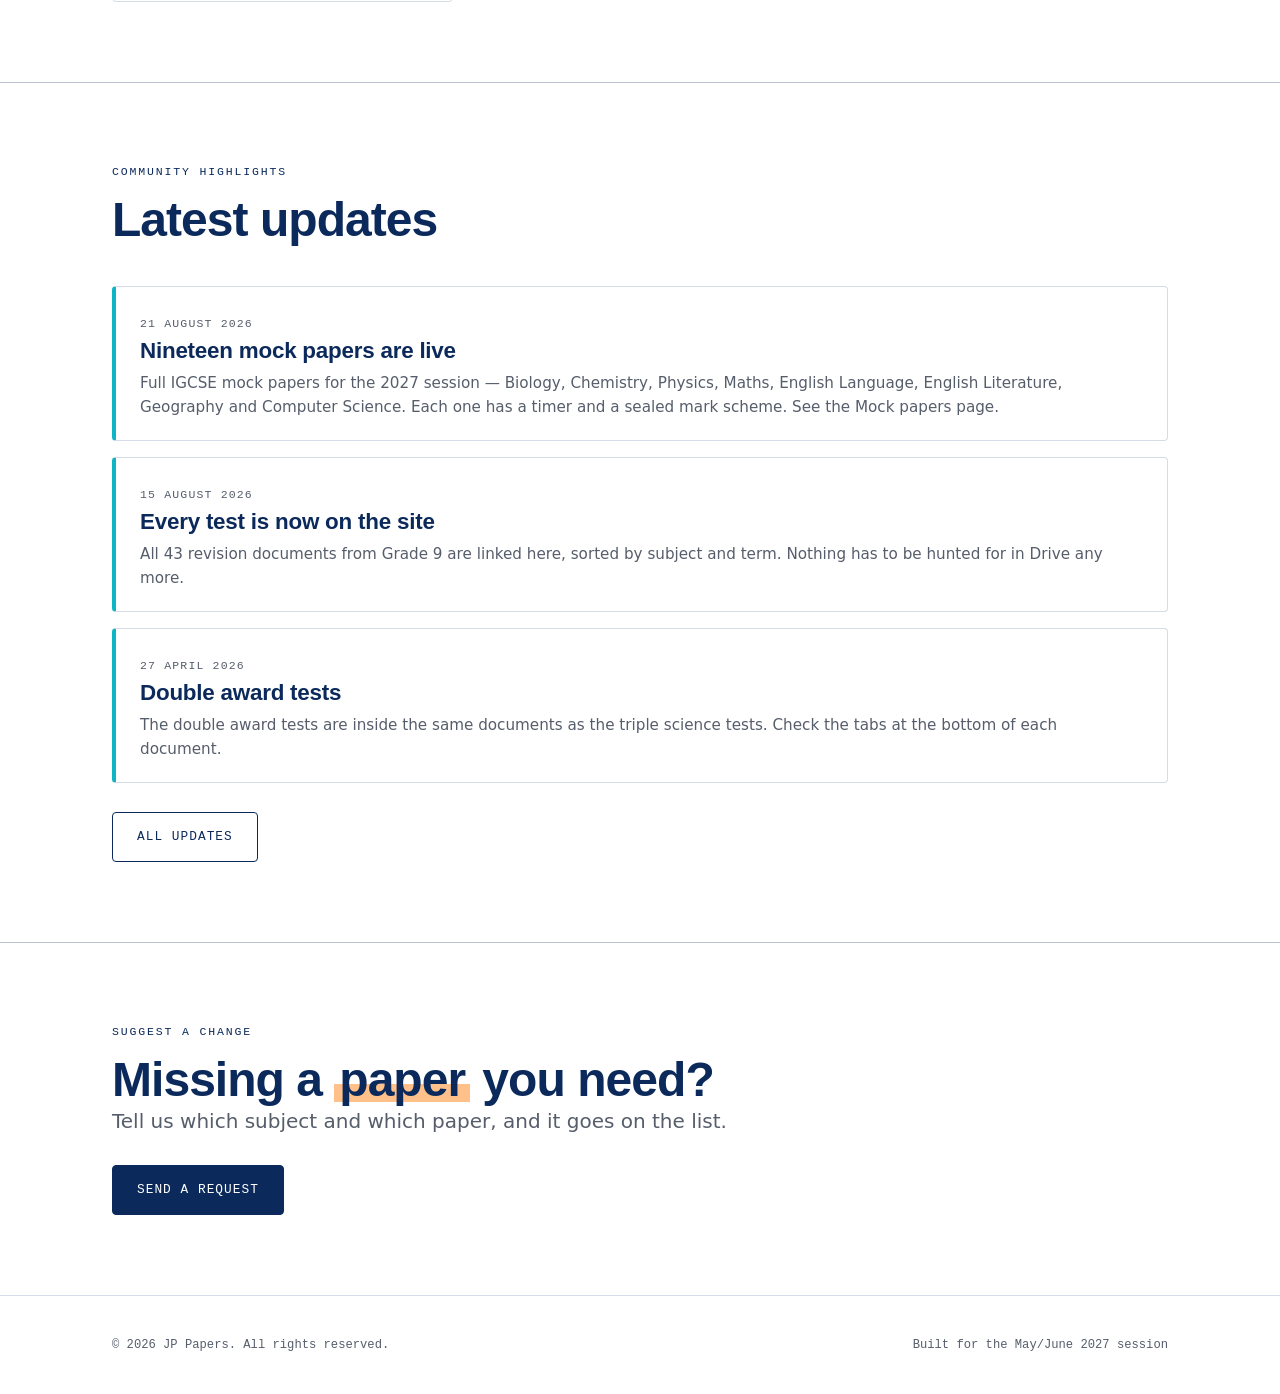
==== commit 792f2262: "Add dark mode with a toggle in the top bar The palette is now driven by semantic tokens (--heading, " ====
--- a/index.html
+++ b/index.html
@@ -8,7 +8,9 @@
 <link rel="preconnect" href="https://fonts.googleapis.com">
 <link rel="preconnect" href="https://fonts.gstatic.com" crossorigin>
 <link href="https://fonts.googleapis.com/css2?family=Fraunces:opsz,wght@9..144,600;9..144,700;9..144,900&family=Public+Sans:wght@400;500;600&family=Spline+Sans+Mono:wght@400;500&display=swap" rel="stylesheet">
+<meta name="color-scheme" content="light dark">
 <link rel="stylesheet" href="assets/styles.css">
+<script src="assets/theme.js"></script>
 </head>
 <body>
 
@@ -23,6 +25,10 @@
       <a href="mocks.html">Mock papers</a>
       <a href="updates.html">Updates</a>
       <a href="contact.html">Suggest a change</a>
+      <button class="theme-toggle" type="button" aria-pressed="false" aria-label="Switch to dark mode" title="Switch to dark mode">
+        <svg class="icon-moon" viewBox="0 0 24 24" aria-hidden="true" fill="none" stroke="currentColor" stroke-width="1.9" stroke-linecap="round" stroke-linejoin="round"><path d="M20.4 14.5A8.5 8.5 0 0 1 9.5 3.6a8.5 8.5 0 1 0 10.9 10.9Z"/></svg>
+        <svg class="icon-sun" viewBox="0 0 24 24" aria-hidden="true" fill="none" stroke="currentColor" stroke-width="1.9" stroke-linecap="round"><circle cx="12" cy="12" r="4.1"/><path d="M12 2.7v2.1M12 19.2v2.1M4.4 4.4l1.5 1.5M18.1 18.1l1.5 1.5M2.7 12h2.1M19.2 12h2.1M4.4 19.6l1.5-1.5M18.1 5.9l1.5-1.5"/></svg>
+      </button>
     </nav>
   </div>
 </header>
--- a/assets/styles.css
+++ b/assets/styles.css
@@ -94,7 +94,7 @@
   position: sticky;
   top: 0;
   z-index: 50;
-  background: rgba(255, 255, 255, 0.9);
+  background: var(--topbar-bg);
   backdrop-filter: blur(10px);
   border-bottom: 1px solid var(--rule);
 }
@@ -144,7 +144,7 @@
   background: var(--sheet);
   border: 1px solid var(--rule);
   border-radius: var(--radius);
-  box-shadow: 0 1px 0 var(--rule), 12px 12px 0 -4px rgba(11, 42, 91, 0.10);
+  box-shadow: 0 1px 0 var(--rule), 12px 12px 0 -4px var(--shadow);
   position: relative;
   overflow: hidden;
 }
@@ -297,7 +297,7 @@
 .card:hover {
   transform: translateY(-3px);
   border-color: var(--ink);
-  box-shadow: 0 10px 0 -4px rgba(11, 42, 91, 0.14);
+  box-shadow: 0 10px 0 -4px var(--shadow-strong);
 }
 
 .card-code {
@@ -454,44 +454,147 @@
 }
 .papers + .term-head { margin-top: 2.6rem; }
 
-
 /* =========================================================
-   Paleta: fundo branco, secções a azul-escuro,
-   texto preto, destaques turquesa e laranja
+   Paleta — tokens semânticos
+   Claro: fundo branco, secções a azul-escuro, texto preto,
+          destaques turquesa e laranja.
+   Escuro: as mesmas peças, invertidas (ver bloco no fim).
    ========================================================= */
 :root {
-  --blue: #0B2A5B;    /* azul-escuro das secções e títulos */
-  --turq: #0FB5C4;    /* turquesa */
-  --orange: #F2690D;  /* laranja */
-}
-
-h1, h2, h3 { color: var(--blue); }
-.eyebrow, .term-head, .sheet-head { color: var(--blue); }
-
-.brand { color: var(--blue); }
+  --blue:   #0B2A5B;   /* azul-escuro das secções e títulos */
+  --turq:   #0FB5C4;   /* turquesa */
+  --orange: #F2690D;   /* laranja */
+
+  /* superfícies e chrome */
+  --topbar-bg:     rgba(255, 255, 255, 0.9);
+  --shadow:        rgba(11, 42, 91, 0.10);
+  --shadow-strong: rgba(11, 42, 91, 0.14);
+  --rule-strong:   rgba(11, 42, 91, 0.28);
+  --code-bg:       #F4F7FC;
+  --margin-line:   rgba(242, 105, 13, 0.55);
+
+  /* títulos e elementos "sólidos" (botões, chips, barra do exame) */
+  --heading:   var(--blue);
+  --solid-bg:  var(--blue);
+  --solid-ink: #FFFFFF;
+
+  /* laranja escurecido para texto pequeno, para se ler bem no branco */
+  --accent-text: #C24E00;
+}
+
+h1, h2, h3 { color: var(--heading); }
+.eyebrow, .term-head, .sheet-head { color: var(--heading); }
+
+.brand { color: var(--heading); }
 .brand span { color: var(--orange); }
 .nav a:hover, .nav a[aria-current="page"],
 .nav button:hover, .nav button[aria-current="page"] { border-bottom-color: var(--orange); }
 
-.section { border-top: 1px solid rgba(11, 42, 91, 0.28); }
-
-.btn { background: var(--blue); border-color: var(--blue); color: #fff; }
+.section { border-top: 1px solid var(--rule-strong); }
+
+.btn { background: var(--solid-bg); border-color: var(--solid-bg); color: var(--solid-ink); }
 .btn:hover { box-shadow: 4px 4px 0 var(--turq); }
-.btn-ghost { background: transparent; color: var(--blue); }
+.btn-ghost { background: transparent; color: var(--heading); }
 .btn-ghost:hover { box-shadow: 4px 4px 0 var(--orange); }
 
-.chip[aria-pressed="true"] { background: var(--blue); border-color: var(--blue); color: #fff; }
-
-.card:hover { border-color: var(--blue); }
-.card-code { color: var(--orange); }
-
-.sheet::before { background: rgba(242, 105, 13, 0.55); }
+.chip[aria-pressed="true"] { background: var(--solid-bg); border-color: var(--solid-bg); color: var(--solid-ink); }
+
+.card:hover { border-color: var(--heading); }
+.card-code { color: var(--accent-text); }
+
+.sheet::before { background: var(--margin-line); }
 
 .update { border-left-color: var(--turq); }
 .note { border-left-color: var(--turq); }
-.papers .dl { color: var(--orange); }
+.papers .dl { color: var(--accent-text); }
 
 :focus-visible { outline-color: var(--turq); }
 
-/* laranja mais escuro quando é texto pequeno, para se ler bem no branco */
-.card-code, .papers .dl { color: #C24E00; }
+
+/* =========================================================
+   Botão de modo escuro (na barra de navegação)
+   ========================================================= */
+.theme-toggle {
+  display: inline-grid;
+  place-items: center;
+  width: 34px;
+  height: 34px;
+  padding: 0;
+  margin-left: 0.2rem;
+  flex: none;
+  border: 1px solid var(--rule);
+  border-radius: 999px;
+  background: transparent;
+  color: var(--heading);
+  cursor: pointer;
+  transition: color 0.14s ease, border-color 0.14s ease, background 0.14s ease;
+}
+.theme-toggle:hover { color: var(--orange); border-color: var(--orange); }
+.theme-toggle svg { width: 17px; height: 17px; display: block; }
+
+/* mostra o ícone do modo para onde se vai, não o do modo atual */
+.theme-toggle .icon-sun { display: none; }
+[data-theme="dark"] .theme-toggle .icon-sun { display: block; }
+[data-theme="dark"] .theme-toggle .icon-moon { display: none; }
+
+
+/* =========================================================
+   MODO ESCURO
+   Só troca tokens — nenhuma regra de layout muda.
+   ========================================================= */
+:root[data-theme="dark"] {
+  color-scheme: dark;
+
+  --ink:      #E7EDF7;
+  --ink-soft: #9AA8BE;
+  --paper:    #0D1320;
+  --sheet:    #141C2B;
+  --rule:     #2A3549;
+
+  /* o marcador fica translúcido para o texto claro continuar legível */
+  --marker:   rgba(15, 181, 196, 0.34);
+  --marker-2: rgba(242, 105, 13, 0.32);
+  --pen:      #FF8A3D;
+
+  --turq:   #35D3E0;
+  --orange: #FF8A3D;
+
+  --topbar-bg:     rgba(13, 19, 32, 0.88);
+  --shadow:        rgba(0, 0, 0, 0.5);
+  --shadow-strong: rgba(0, 0, 0, 0.55);
+  --rule-strong:   rgba(157, 192, 242, 0.22);
+  --code-bg:       #1B2434;
+  --margin-line:   rgba(255, 138, 61, 0.5);
+
+  --heading:   #9DC0F2;   /* azul claro: os títulos continuam azuis */
+  --solid-bg:  #24406F;   /* azul médio, ainda aguenta texto branco */
+  --solid-ink: #FFFFFF;
+
+  --accent-text: #FF9A57;
+}
+
+/* o marcador translúcido cobre a palavra toda, não só a base */
+:root[data-theme="dark"] .mark {
+  background-image: linear-gradient(var(--marker), var(--marker));
+  border-radius: 2px;
+}
+:root[data-theme="dark"] .mark-pink {
+  background-image: linear-gradient(var(--marker-2), var(--marker-2));
+}
+
+/* no escuro a borda preta do botão fantasma seria branca e gritante */
+:root[data-theme="dark"] .btn-ghost { border-color: var(--rule-strong); }
+:root[data-theme="dark"] .btn-ghost:hover { border-color: var(--orange); }
+
+/* em ecrãs estreitos a navegação já quebra em várias linhas;
+   o botão fica preso ao canto, para não ganhar uma linha só para ele */
+@media (max-width: 720px) {
+  .topbar-inner { position: relative; padding-right: 2.9rem; }
+  .nav { gap: 1.05rem; }
+  .theme-toggle {
+    position: absolute;
+    top: 14px;
+    right: clamp(1rem, 4vw, 2rem);
+    margin: 0;
+  }
+}
